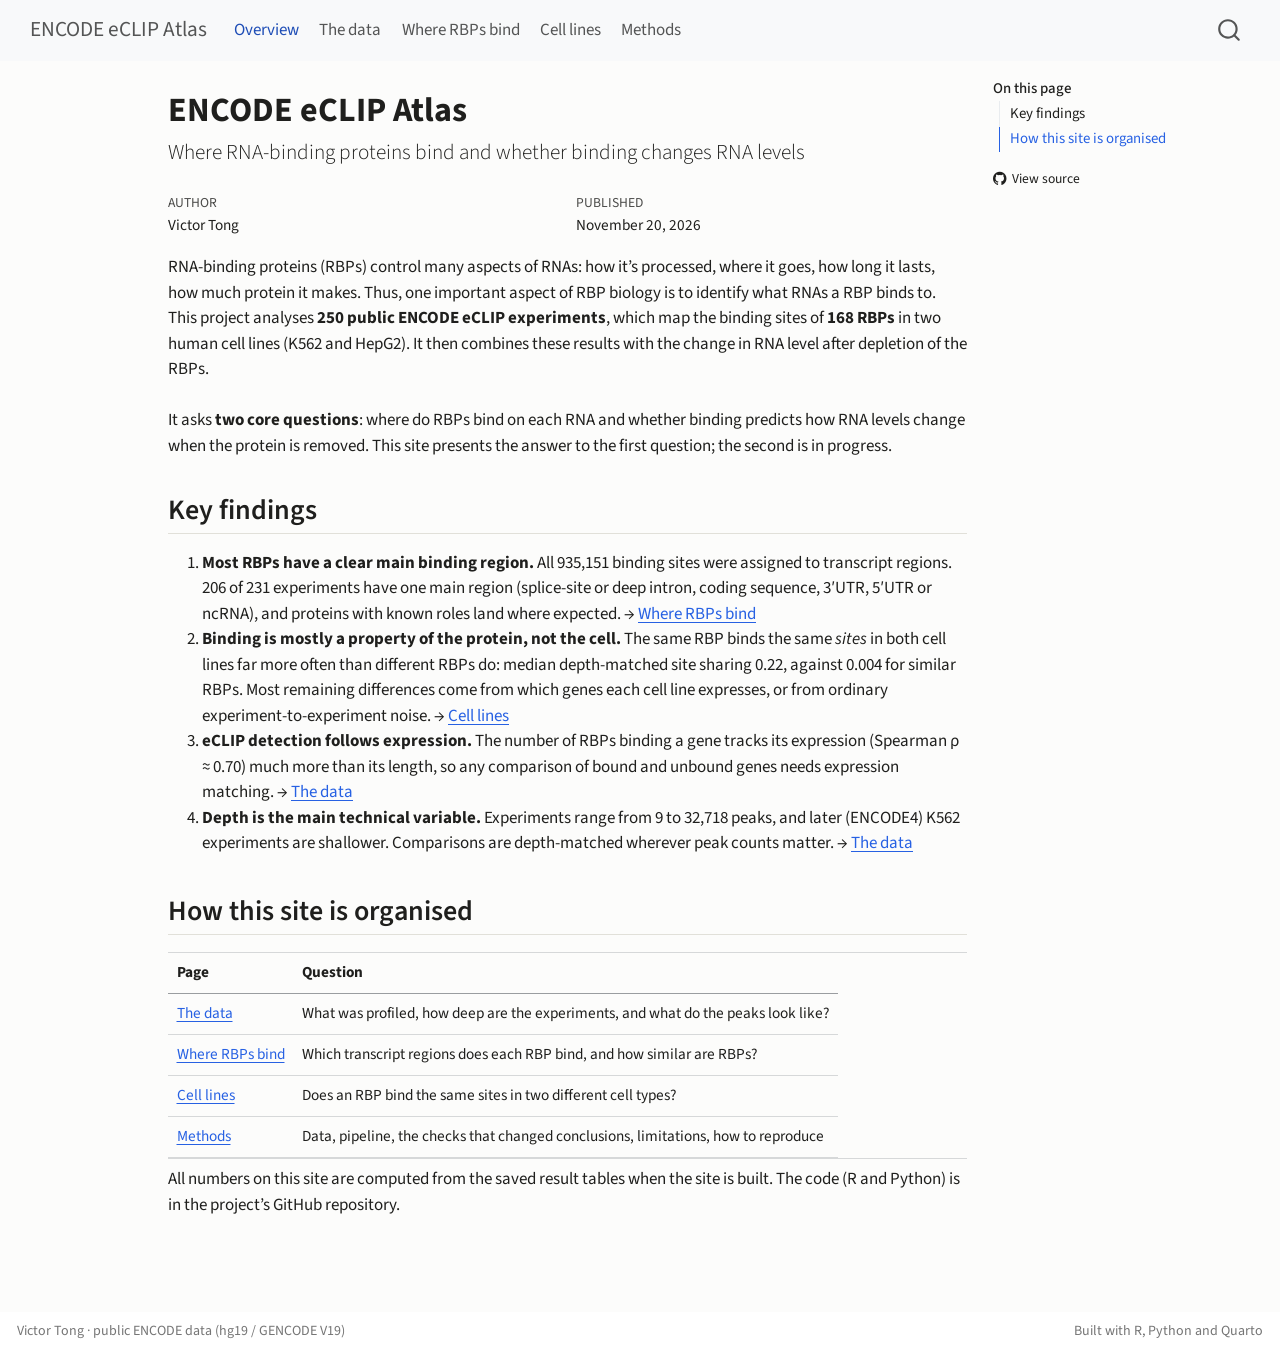
==== index.html @ dcdb687b "Built site for gh-pages" ====
<!DOCTYPE html>
<html xmlns="http://www.w3.org/1999/xhtml" lang="en" xml:lang="en"><head>

<meta charset="utf-8">
<meta name="generator" content="quarto-1.11.9">

<meta name="viewport" content="width=device-width, initial-scale=1.0, user-scalable=yes">

<meta name="author" content="Victor Tong">
<meta name="dcterms.date" content="2026-11-20">

<title>ENCODE eCLIP Atlas</title>
<style>
/* Default styles provided by pandoc.
** See https://pandoc.org/MANUAL.html#variables-for-html for config info.
*/
span.smallcaps{font-variant: small-caps;}
div.columns{display: flex; gap: 1.5em;}
div.column{flex: auto;}
@media screen {
div.columns{gap: min(4vw, 1.5em);}
div.column{overflow-x: auto;}
}
div.hanging-indent{margin-left: 1.5em; text-indent: -1.5em;}
ul.task-list{list-style: none;}
ul.task-list li input[type="checkbox"] {
  width: 0.8em;
  margin: 0 0.8em 0.2em -1em; /* quarto-specific, see https://github.com/quarto-dev/quarto-cli/issues/4556 */ 
  vertical-align: middle;
}
</style>


<script src="site_libs/quarto-nav/quarto-nav.js"></script>
<script src="site_libs/quarto-nav/headroom.min.js"></script>
<script src="site_libs/clipboard/clipboard.min.js"></script>
<script src="site_libs/quarto-search/autocomplete.umd.js"></script>
<script src="site_libs/quarto-search/fuse.min.js"></script>
<script src="site_libs/quarto-search/quarto-search.js"></script>
<meta name="quarto:offset" content="./">
<script src="site_libs/quarto-html/quarto.js" type="module"></script>
<script src="site_libs/quarto-html/tabsets/tabsets.js" type="module"></script>
<script src="site_libs/quarto-html/scrollable-regions/scrollable-regions.js" type="module"></script>
<script src="site_libs/quarto-html/popper.min.js"></script>
<script src="site_libs/quarto-html/tippy.umd.min.js"></script>
<script src="site_libs/quarto-html/anchor.min.js"></script>
<link href="site_libs/quarto-html/tippy.css" rel="stylesheet">
<link href="site_libs/quarto-html/quarto-syntax-highlighting-63b5708e65d6cd79cd7618c58d0c21e7.css" rel="stylesheet" id="quarto-text-highlighting-styles">
<script src="site_libs/bootstrap/bootstrap.min.js"></script>
<link href="site_libs/bootstrap/bootstrap-icons.css" rel="stylesheet">
<link href="site_libs/bootstrap/bootstrap-48eea8e06ff06eb442a2daacfce5ac08.min.css" rel="stylesheet" append-hash="true" id="quarto-bootstrap" data-mode="light">
<script id="quarto-search-options" type="application/json">{
  "location": "navbar",
  "copy-button": false,
  "collapse-after": 3,
  "panel-placement": "end",
  "type": "overlay",
  "limit": 50,
  "keyboard-shortcut": [
    "f",
    "/",
    "s"
  ],
  "show-item-context": false,
  "language": {
    "search-no-results-text": "No results",
    "search-matching-documents-text": "matching documents",
    "search-copy-link-title": "Copy link to search",
    "search-hide-matches-text": "Hide additional matches",
    "search-more-match-text": "more match in this document",
    "search-more-matches-text": "more matches in this document",
    "search-clear-button-title": "Clear",
    "search-text-placeholder": "",
    "search-detached-cancel-button-title": "Cancel",
    "search-submit-button-title": "Submit",
    "search-label": "Search"
  }
}</script>


<link rel="stylesheet" href="report/report.css">
</head>

<body class="nav-fixed quarto-light"><a id="quarto-skip-link" class="visually-hidden-focusable" href="#quarto-document-content">Skip to main content</a>

<div id="quarto-search-results"></div>
  <header id="quarto-header" class="headroom fixed-top">
    <nav class="navbar navbar-expand-lg " data-bs-theme="dark" aria-label="Site">
      <div class="navbar-container container-fluid">
      <div class="navbar-brand-container mx-auto">
    <a class="navbar-brand" href="./index.html">
    <span class="navbar-title">ENCODE eCLIP Atlas</span>
    </a>
  </div>
          <button class="navbar-toggler" type="button" data-bs-toggle="collapse" data-bs-target="#navbarCollapse" aria-controls="navbarCollapse" aria-expanded="false" aria-label="Toggle navigation" onclick="if (window.quartoToggleHeadroom) { window.quartoToggleHeadroom(); }">
  <span class="navbar-toggler-icon"></span>
</button>
          <div class="collapse navbar-collapse" id="navbarCollapse">
            <ul class="navbar-nav navbar-nav-scroll me-auto">
  <li class="nav-item">
    <a class="nav-link active" href="./index.html" aria-current="page"> 
<span class="menu-text">Overview</span></a>
  </li>  
  <li class="nav-item">
    <a class="nav-link" href="./report/data.html"> 
<span class="menu-text">The data</span></a>
  </li>  
  <li class="nav-item">
    <a class="nav-link" href="./report/binding.html"> 
<span class="menu-text">Where RBPs bind</span></a>
  </li>  
  <li class="nav-item">
    <a class="nav-link" href="./report/cross-cell.html"> 
<span class="menu-text">Cell lines</span></a>
  </li>  
  <li class="nav-item">
    <a class="nav-link" href="./report/methods.html"> 
<span class="menu-text">Methods</span></a>
  </li>  
</ul>
          </div> <!-- /navcollapse -->
            <div class="quarto-navbar-tools">
</div>
            <div id="quarto-search" class="" title="Search"></div>
      </div> <!-- /container-fluid -->
    </nav>
</header>
<!-- content -->
<div id="quarto-content" class="quarto-container page-columns page-rows-contents page-layout-article page-navbar">
<!-- sidebar -->
<!-- margin-sidebar -->
    <div id="quarto-margin-sidebar" class="sidebar margin-sidebar">
        <nav id="TOC" role="doc-toc" aria-labelledby="toc-title" class="toc-active">
    <h2 id="toc-title">On this page</h2>
   
  <ul>
  <li><a href="#key-findings" id="toc-key-findings" class="nav-link active" data-scroll-target="#key-findings">Key findings</a></li>
  <li><a href="#how-this-site-is-organised" id="toc-how-this-site-is-organised" class="nav-link" data-scroll-target="#how-this-site-is-organised">How this site is organised</a></li>
  </ul>
<div class="toc-actions"><ul><li><a href="https://github.com/VictorTong7/encode-eclip-atlas/blob/main/analysis/index.qmd" class="toc-action"><i class="bi bi-github"></i>View source</a></li></ul></div></nav>
    </div>
<!-- main -->
<main class="content" id="quarto-document-content" tabindex="-1">

<header id="title-block-header" class="quarto-title-block default">
<div class="quarto-title">
<h1 class="title">ENCODE eCLIP Atlas</h1>
<p class="subtitle lead">Where RNA-binding proteins bind and whether binding changes RNA levels</p>
</div>



<div class="quarto-title-meta">

    <div>
    <div class="quarto-title-meta-heading">Author</div>
    <div class="quarto-title-meta-contents">
             <p>Victor Tong </p>
          </div>
  </div>
    
    <div>
    <div class="quarto-title-meta-heading">Published</div>
    <div class="quarto-title-meta-contents">
      <p class="date">November 20, 2026</p>
    </div>
  </div>
  
    
  </div>
  


</header>


<p>RNA-binding proteins (RBPs) control many aspects of RNAs: how it’s processed, where it goes, how long it lasts, how much protein it makes. Thus, one important aspect of RBP biology is to identify what RNAs a RBP binds to. This project analyses <strong>250 public ENCODE eCLIP experiments</strong>, which map the binding sites of <strong>168 RBPs</strong> in two human cell lines (K562 and HepG2). It then combines these results with the change in RNA level after depletion of the RBPs.<br>
<br>
It asks <strong>two core questions</strong>: where do RBPs bind on each RNA and whether binding predicts how RNA levels change when the protein is removed. This site presents the answer to the first question; the second is in progress.</p>
<section id="key-findings" class="level2">
<h2 class="anchored" data-anchor-id="key-findings">Key findings</h2>
<ol type="1">
<li><strong>Most RBPs have a clear main binding region.</strong> All 935,151 binding sites were assigned to transcript regions. 206 of 231 experiments have one main region (splice-site or deep intron, coding sequence, 3′UTR, 5′UTR or ncRNA), and proteins with known roles land where expected. → <a href="./report/binding.html">Where RBPs bind</a></li>
<li><strong>Binding is mostly a property of the protein, not the cell.</strong> The same RBP binds the same <em>sites</em> in both cell lines far more often than different RBPs do: median depth-matched site sharing 0.22, against 0.004 for similar RBPs. Most remaining differences come from which genes each cell line expresses, or from ordinary experiment-to-experiment noise. → <a href="./report/cross-cell.html">Cell lines</a></li>
<li><strong>eCLIP detection follows expression.</strong> The number of RBPs binding a gene tracks its expression (Spearman ρ ≈ 0.70) much more than its length, so any comparison of bound and unbound genes needs expression matching. → <a href="./report/data.html">The data</a></li>
<li><strong>Depth is the main technical variable.</strong> Experiments range from 9 to 32,718 peaks, and later (ENCODE4) K562 experiments are shallower. Comparisons are depth-matched wherever peak counts matter. → <a href="./report/data.html">The data</a></li>
</ol>
</section>
<section id="how-this-site-is-organised" class="level2">
<h2 class="anchored" data-anchor-id="how-this-site-is-organised">How this site is organised</h2>
<table class="caption-top table">
<thead>
<tr class="header">
<th>Page</th>
<th>Question</th>
</tr>
</thead>
<tbody>
<tr class="odd">
<td><a href="./report/data.html">The data</a></td>
<td>What was profiled, how deep are the experiments, and what do the peaks look like?</td>
</tr>
<tr class="even">
<td><a href="./report/binding.html">Where RBPs bind</a></td>
<td>Which transcript regions does each RBP bind, and how similar are RBPs?</td>
</tr>
<tr class="odd">
<td><a href="./report/cross-cell.html">Cell lines</a></td>
<td>Does an RBP bind the same sites in two different cell types?</td>
</tr>
<tr class="even">
<td><a href="./report/methods.html">Methods</a></td>
<td>Data, pipeline, the checks that changed conclusions, limitations, how to reproduce</td>
</tr>
</tbody>
</table>
<p>All numbers on this site are computed from the saved result tables when the site is built. The code (R and Python) is in the project’s GitHub repository.</p>


</section>

</main> <!-- /main -->
<script id="quarto-html-after-body" type="application/javascript">
  window.document.addEventListener("DOMContentLoaded", function (event) {
    const icon = "";
    const anchorJS = new window.AnchorJS();
    anchorJS.options = {
      placement: 'right',
      icon: icon
    };
    anchorJS.add('.anchored');
    const isCodeAnnotation = (el) => {
      for (const clz of el.classList) {
        if (clz.startsWith('code-annotation-')) {                     
          return true;
        }
      }
      return false;
    }
    const onCopySuccess = function(e) {
      // button target
      const button = e.trigger;
      // don't keep focus
      button.blur();
      // flash "checked"
      button.classList.add('code-copy-button-checked');
      var currentTitle = button.getAttribute("title");
      button.setAttribute("title", "Copied!");
      let tooltip;
      if (window.bootstrap) {
        button.setAttribute("data-bs-toggle", "tooltip");
        button.setAttribute("data-bs-placement", "left");
        button.setAttribute("data-bs-title", "Copied!");
        tooltip = new bootstrap.Tooltip(button, 
          { trigger: "manual", 
            customClass: "code-copy-button-tooltip",
            offset: [0, -8]});
        tooltip.show();    
      }
      setTimeout(function() {
        if (tooltip) {
          tooltip.hide();
          button.removeAttribute("data-bs-title");
          button.removeAttribute("data-bs-toggle");
          button.removeAttribute("data-bs-placement");
        }
        button.setAttribute("title", currentTitle);
        button.classList.remove('code-copy-button-checked');
      }, 1000);
      // clear code selection
      e.clearSelection();
    }
    const getTextToCopy = function(trigger) {
      const outerScaffold = trigger.parentElement.cloneNode(true);
      const codeEl = outerScaffold.querySelector('code');
      for (const childEl of codeEl.children) {
        if (isCodeAnnotation(childEl)) {
          childEl.remove();
        }
      }
      return codeEl.innerText;
    }
    const clipboard = new window.ClipboardJS('.code-copy-button:not([data-in-quarto-modal])', {
      text: getTextToCopy
    });
    clipboard.on('success', onCopySuccess);
    if (window.document.getElementById('quarto-embedded-source-code-modal')) {
      const clipboardModal = new window.ClipboardJS('.code-copy-button[data-in-quarto-modal]', {
        text: getTextToCopy,
        container: window.document.getElementById('quarto-embedded-source-code-modal')
      });
      clipboardModal.on('success', onCopySuccess);
    }
      var localhostRegex = new RegExp(/^(?:http|https):\/\/localhost\:?[0-9]*\//);
      var mailtoRegex = new RegExp(/^mailto:/);
        var filterRegex = new RegExp("https:\/\/victortong7\.github\.io\/encode-eclip-atlas\/");
      var isInternal = (href) => {
          return filterRegex.test(href) || localhostRegex.test(href) || mailtoRegex.test(href);
      }
      // Inspect non-navigation links and adorn them if external
      window.quartoDecorateExternalLinks = function (root) {
     var links = (root || window.document).querySelectorAll('a[href]:not(.nav-link):not(.navbar-brand):not(.toc-action):not(.sidebar-link):not(.sidebar-item-toggle):not(.pagination-link):not(.no-external):not([aria-hidden]):not(.dropdown-item):not(.quarto-navigation-tool):not(.about-link)');
      for (var i=0; i<links.length; i++) {
        const link = links[i];
        if (!isInternal(link.href)) {
          // undo the damage that might have been done by quarto-nav.js in the case of
          // links that we want to consider external
          if (link.dataset.originalHref !== undefined) {
            link.href = link.dataset.originalHref;
          }
          if (!link.classList.contains('no-external-icon')) {
          }
        }
      }
      };
      window.quartoDecorateExternalLinks(window.document);
    // Esc closes the popup (WCAG 1.4.13) and focus leaving both trigger and
    // popup closes it (WCAG 2.4.11); tippy handles neither for interactive popups.
    const hideOnEscAndFocusOut = {
      name: 'hideOnEscAndFocusOut',
      defaultValue: true,
      fn(instance) {
        const dismiss = () => {
          // A show scheduled by the trigger delay would otherwise reopen it
          instance.clearDelayTimeouts();
          instance.hide();
        };
        const onKeyDown = (event) => {
          if (event.key !== 'Escape') {
            return;
          }
          // Keep Esc from also reaching page handlers (e.g. reveal.js overview),
          // except an open reveal.js slide menu, which Esc should close too.
          // The menu handles keys only when its keyboard option is on.
          const menuHandlesEsc = window.Reveal?.getPlugin?.('menu')?.isOpen() &&
            window.Reveal.getConfig().menu?.keyboard !== false;
          if (!menuHandlesEsc) {
            event.stopPropagation();
          }
          if (instance.popper.contains(window.document.activeElement)) {
            // Disabled while refocusing so the focus trigger does not reopen it
            instance.disable();
            instance.reference.focus();
            instance.enable();
          }
          dismiss();
        };
        const onFocusOut = (event) => {
          const target = event.relatedTarget;
          if (target && !instance.reference.contains(target) &&
              !instance.popper.contains(target)) {
            dismiss();
          }
        };
        // On the trigger too: a click trigger (code-annotations: select) has no
        // blur handling. Attached for the instance's lifetime so leaving the
        // trigger also cancels a show still pending on the trigger delay.
        instance.reference.addEventListener('focusout', onFocusOut);
        return {
          onShow() {
            window.document.addEventListener('keydown', onKeyDown, true);
            instance.popper.addEventListener('focusout', onFocusOut);
          },
          onHide() {
            window.document.removeEventListener('keydown', onKeyDown, true);
            instance.popper.removeEventListener('focusout', onFocusOut);
          },
          onDestroy() {
            instance.reference.removeEventListener('focusout', onFocusOut);
          },
        };
      },
    };
    function tippyHover(el, contentFn, onTriggerFn, onUntriggerFn) {
      const config = {
        allowHTML: true,
        maxWidth: 500,
        delay: 100,
        arrow: false,
        appendTo: function(el) {
            return el.parentElement;
        },
        interactive: true,
        interactiveBorder: 10,
        theme: 'quarto',
        placement: 'bottom-start',
        plugins: [hideOnEscAndFocusOut],
      };
      if (contentFn) {
        config.content = contentFn;
      }
      if (onTriggerFn) {
        config.onTrigger = onTriggerFn;
      }
      if (onUntriggerFn) {
        config.onUntrigger = onUntriggerFn;
      }
      window.tippy(el, config); 
    }
    const noterefs = window.document.querySelectorAll('a[role="doc-noteref"]');
    for (var i=0; i<noterefs.length; i++) {
      const ref = noterefs[i];
      tippyHover(ref, function() {
        // use id or data attribute instead here
        let href = ref.getAttribute('data-footnote-href') || ref.getAttribute('href');
        try { href = new URL(href).hash; } catch {}
        const id = href.replace(/^#\/?/, "");
        const note = window.document.getElementById(id);
        if (note) {
          return note.innerHTML;
        } else {
          return "";
        }
      });
    }
    const xrefs = window.document.querySelectorAll('a.quarto-xref');
    const processXRef = (id, note) => {
      // Strip column container classes
      const stripColumnClz = (el) => {
        el.classList.remove("page-full", "page-columns");
        if (el.children) {
          for (const child of el.children) {
            stripColumnClz(child);
          }
        }
      }
      stripColumnClz(note)
      if (id === null || id.startsWith('sec-')) {
        // Special case sections, only their first couple elements
        const container = document.createElement("div");
        if (note.children && note.children.length > 2) {
          container.appendChild(note.children[0].cloneNode(true));
          for (let i = 1; i < note.children.length; i++) {
            const child = note.children[i];
            if (child.tagName === "P" && child.innerText === "") {
              continue;
            } else {
              container.appendChild(child.cloneNode(true));
              break;
            }
          }
          if (window.Quarto?.typesetMath) {
            window.Quarto.typesetMath(container);
          }
          return container.innerHTML
        } else {
          if (window.Quarto?.typesetMath) {
            window.Quarto.typesetMath(note);
          }
          return note.innerHTML;
        }
      } else {
        // Remove any anchor links if they are present
        const anchorLink = note.querySelector('a.anchorjs-link');
        if (anchorLink) {
          anchorLink.remove();
        }
        if (window.Quarto?.typesetMath) {
          window.Quarto.typesetMath(note);
        }
        if (note.classList.contains("callout")) {
          return note.outerHTML;
        } else {
          return note.innerHTML;
        }
      }
    }
    for (var i=0; i<xrefs.length; i++) {
      const xref = xrefs[i];
      tippyHover(xref, undefined, function(instance) {
        instance.disable();
        let url = xref.getAttribute('href');
        let hash = undefined; 
        if (url.startsWith('#')) {
          hash = url;
        } else {
          try { hash = new URL(url).hash; } catch {}
        }
        if (hash) {
          const id = hash.replace(/^#\/?/, "");
          const note = window.document.getElementById(id);
          if (note !== null) {
            try {
              const html = processXRef(id, note.cloneNode(true));
              instance.setContent(html);
            } finally {
              instance.enable();
              instance.show();
            }
          } else {
            // See if we can fetch this
            fetch(url.split('#')[0])
            .then(res => res.text())
            .then(html => {
              const parser = new DOMParser();
              const htmlDoc = parser.parseFromString(html, "text/html");
              const note = htmlDoc.getElementById(id);
              if (note !== null) {
                const html = processXRef(id, note);
                instance.setContent(html);
              } 
            }).finally(() => {
              instance.enable();
              instance.show();
            });
          }
        } else {
          // See if we can fetch a full url (with no hash to target)
          // This is a special case and we should probably do some content thinning / targeting
          fetch(url)
          .then(res => res.text())
          .then(html => {
            const parser = new DOMParser();
            const htmlDoc = parser.parseFromString(html, "text/html");
            const note = htmlDoc.querySelector('main.content');
            if (note !== null) {
              // This should only happen for chapter cross references
              // (since there is no id in the URL)
              // remove the first header
              if (note.children.length > 0 && note.children[0].tagName === "HEADER") {
                note.children[0].remove();
              }
              const html = processXRef(null, note);
              instance.setContent(html);
            } 
          }).finally(() => {
            instance.enable();
            instance.show();
          });
        }
      }, function(instance) {
      });
    }
        let selectedAnnoteEl;
        const selectorForAnnotation = ( cell, annotation) => {
          let cellAttr = 'data-code-cell="' + cell + '"';
          let lineAttr = 'data-code-annotation="' +  annotation + '"';
          const selector = 'span[' + cellAttr + '][' + lineAttr + ']';
          return selector;
        }
        const selectCodeLines = (annoteEl) => {
          const doc = window.document;
          const targetCell = annoteEl.getAttribute("data-target-cell");
          const targetAnnotation = annoteEl.getAttribute("data-target-annotation");
          const annoteSpan = window.document.querySelector(selectorForAnnotation(targetCell, targetAnnotation));
          const lines = annoteSpan.getAttribute("data-code-lines").split(",");
          const lineIds = lines.map((line) => {
            return targetCell + "-" + line;
          })
          // Each band is positioned against its own containing block, which is
          // not the offsetParent of the lines, so place it from client rects.
          const placeBand = (band, firstEl, lastEl, codeBlock) => {
            const container = band.offsetParent;
            if (container === null) {
              return;
            }
            const containerRect = container.getBoundingClientRect();
            // Reveal.js scales slides with a transform, so convert client
            // pixels back to the CSS pixels of the container.
            const scale = containerRect.height / container.offsetHeight || 1;
            const firstRect = firstEl.getBoundingClientRect();
            const lastRect = lastEl.getBoundingClientRect();
            const top = (firstRect.top - containerRect.top) / scale - container.clientTop + container.scrollTop;
            const height = (lastRect.bottom - firstRect.top) / scale;
            band.style.top = top - 2 + "px";
            band.style.height = height + 4 + "px";
            if (codeBlock) {
              // Without the copy button wrapper, the containing block is wider
              // than the code block, so span the code block explicitly.
              const blockRect = codeBlock.getBoundingClientRect();
              band.style.left = (blockRect.left - containerRect.left) / scale - container.clientLeft + container.scrollLeft + "px";
              band.style.width = blockRect.width / scale + "px";
            }
          };
          if (lineIds.length > 0) {
            const el = window.document.getElementById(lineIds[0]);
            const lastEl = window.document.getElementById(lineIds[lineIds.length - 1]);
            const parent = el.parentElement.parentElement;
            // cook up a div (if necessary) and position it
            let div = window.document.getElementById("code-annotation-line-highlight");
            if (div === null) {
              div = window.document.createElement("div");
              div.setAttribute("id", "code-annotation-line-highlight");
              div.style.position = 'absolute';
              parent.appendChild(div);
            }
            placeBand(div, el, lastEl, parent.closest("div.sourceCode") || parent);
            let gutterDiv = window.document.getElementById("code-annotation-line-highlight-gutter");
            if (gutterDiv === null) {
              gutterDiv = window.document.createElement("div");
              gutterDiv.setAttribute("id", "code-annotation-line-highlight-gutter");
              gutterDiv.style.position = 'absolute';
              const codeCell = window.document.getElementById(targetCell);
              const gutter = codeCell.querySelector('.code-annotation-gutter');
              gutter.appendChild(gutterDiv);
            }
            placeBand(gutterDiv, el, lastEl);
            selectedAnnoteEl = annoteEl;
          }
        };
        const unselectCodeLines = () => {
          const elementsIds = ["code-annotation-line-highlight", "code-annotation-line-highlight-gutter"];
          elementsIds.forEach((elId) => {
            const div = window.document.getElementById(elId);
            if (div) {
              div.remove();
            }
          });
          selectedAnnoteEl = undefined;
        };
          // Handle positioning of the toggle
      window.addEventListener(
        "resize",
        throttle(() => {
          elRect = undefined;
          if (selectedAnnoteEl) {
            selectCodeLines(selectedAnnoteEl);
          }
        }, 10)
      );
      function throttle(fn, ms) {
      let throttle = false;
      let timer;
        return (...args) => {
          if(!throttle) { // first call gets through
              fn.apply(this, args);
              throttle = true;
          } else { // all the others get throttled
              if(timer) clearTimeout(timer); // cancel #2
              timer = setTimeout(() => {
                fn.apply(this, args);
                timer = throttle = false;
              }, ms);
          }
        };
      }
        // Attach click handler to the DT
        const annoteDls = window.document.querySelectorAll('dt[data-target-cell]');
        for (const annoteDlNode of annoteDls) {
          annoteDlNode.addEventListener('click', (event) => {
            const clickedEl = event.target;
            if (clickedEl !== selectedAnnoteEl) {
              unselectCodeLines();
              const activeEl = window.document.querySelector('dt[data-target-cell].code-annotation-active');
              if (activeEl) {
                activeEl.classList.remove('code-annotation-active');
              }
              selectCodeLines(clickedEl);
              clickedEl.classList.add('code-annotation-active');
            } else {
              // Unselect the line
              unselectCodeLines();
              clickedEl.classList.remove('code-annotation-active');
            }
          });
        }
    const findCites = (el) => {
      const parentEl = el.parentElement;
      if (parentEl) {
        const cites = parentEl.dataset.cites;
        if (cites) {
          return {
            el,
            cites: cites.split(' ')
          };
        } else {
          return findCites(el.parentElement)
        }
      } else {
        return undefined;
      }
    };
    var bibliorefs = window.document.querySelectorAll('a[role="doc-biblioref"]');
    for (var i=0; i<bibliorefs.length; i++) {
      const ref = bibliorefs[i];
      const citeInfo = findCites(ref);
      if (citeInfo) {
        tippyHover(citeInfo.el, function() {
          var popup = window.document.createElement('div');
          citeInfo.cites.forEach(function(cite) {
            var citeDiv = window.document.createElement('div');
            citeDiv.classList.add('hanging-indent');
            citeDiv.classList.add('csl-entry');
            var biblioDiv = window.document.getElementById('ref-' + cite);
            if (biblioDiv) {
              citeDiv.innerHTML = biblioDiv.innerHTML;
            }
            popup.appendChild(citeDiv);
          });
          return popup.innerHTML;
        });
      }
    }
  });
  </script>
  <script type="application/javascript">
  window.quartoScrollableRegionsLabels = {"code":"Scrollable code","output":"Scrollable output"};
  </script>
</div> <!-- /content -->
<footer class="footer">
  <div class="nav-footer">
    <div class="nav-footer-left">
<p>Victor Tong · public ENCODE data (hg19 / GENCODE V19)</p>
</div>   
    <div class="nav-footer-center">
      &nbsp;
    <div class="toc-actions d-sm-block d-md-none"><ul><li><a href="https://github.com/VictorTong7/encode-eclip-atlas/blob/main/analysis/index.qmd" class="toc-action"><i class="bi bi-github"></i>View source</a></li></ul></div></div>
    <div class="nav-footer-right">
<p>Built with R, Python and Quarto</p>
</div>
  </div>
</footer>




</body></html>
---- site_libs/quarto-html/tippy.css ----
.tippy-box[data-animation=fade][data-state=hidden]{opacity:0}[data-tippy-root]{max-width:calc(100vw - 10px)}.tippy-box{position:relative;background-color:#333;color:#fff;border-radius:4px;font-size:14px;line-height:1.4;white-space:normal;outline:0;transition-property:transform,visibility,opacity}.tippy-box[data-placement^=top]>.tippy-arrow{bottom:0}.tippy-box[data-placement^=top]>.tippy-arrow:before{bottom:-7px;left:0;border-width:8px 8px 0;border-top-color:initial;transform-origin:center top}.tippy-box[data-placement^=bottom]>.tippy-arrow{top:0}.tippy-box[data-placement^=bottom]>.tippy-arrow:before{top:-7px;left:0;border-width:0 8px 8px;border-bottom-color:initial;transform-origin:center bottom}.tippy-box[data-placement^=left]>.tippy-arrow{right:0}.tippy-box[data-placement^=left]>.tippy-arrow:before{border-width:8px 0 8px 8px;border-left-color:initial;right:-7px;transform-origin:center left}.tippy-box[data-placement^=right]>.tippy-arrow{left:0}.tippy-box[data-placement^=right]>.tippy-arrow:before{left:-7px;border-width:8px 8px 8px 0;border-right-color:initial;transform-origin:center right}.tippy-box[data-inertia][data-state=visible]{transition-timing-function:cubic-bezier(.54,1.5,.38,1.11)}.tippy-arrow{width:16px;height:16px;color:#333}.tippy-arrow:before{content:"";position:absolute;border-color:transparent;border-style:solid}.tippy-content{position:relative;padding:5px 9px;z-index:1}
---- site_libs/quarto-html/quarto-syntax-highlighting-63b5708e65d6cd79cd7618c58d0c21e7.css ----
/* quarto syntax highlight colors */
:root {
  --quarto-hl-ot-color: #003B4F;
  --quarto-hl-at-color: #657422;
  --quarto-hl-ss-color: #20794D;
  --quarto-hl-an-color: #5E5E5E;
  --quarto-hl-fu-color: #4758AB;
  --quarto-hl-st-color: #20794D;
  --quarto-hl-cf-color: #003B4F;
  --quarto-hl-op-color: #5E5E5E;
  --quarto-hl-er-color: #AD0000;
  --quarto-hl-bn-color: #AD0000;
  --quarto-hl-al-color: #AD0000;
  --quarto-hl-va-color: #111111;
  --quarto-hl-bu-color: inherit;
  --quarto-hl-ex-color: inherit;
  --quarto-hl-pp-color: #AD0000;
  --quarto-hl-in-color: #5E5E5E;
  --quarto-hl-vs-color: #20794D;
  --quarto-hl-wa-color: #5E5E5E;
  --quarto-hl-do-color: #5E5E5E;
  --quarto-hl-im-color: #00769E;
  --quarto-hl-ch-color: #20794D;
  --quarto-hl-dt-color: #AD0000;
  --quarto-hl-fl-color: #AD0000;
  --quarto-hl-co-color: #5E5E5E;
  --quarto-hl-cv-color: #5E5E5E;
  --quarto-hl-cn-color: #8f5902;
  --quarto-hl-sc-color: #5E5E5E;
  --quarto-hl-dv-color: #AD0000;
  --quarto-hl-kw-color: #003B4F;
}

/* other quarto variables */
:root {
  --quarto-font-monospace: SFMono-Regular, Menlo, Monaco, Consolas, "Liberation Mono", "Courier New", monospace;
}

/* syntax highlight based on Pandoc's rules */
pre > code.sourceCode > span {
  color: #003B4F;
}

code.sourceCode > span {
  color: #003B4F;
}

div.sourceCode,
div.sourceCode pre.sourceCode {
  color: #003B4F;
}

/* Normal */
code span {
  color: #003B4F;
}

/* Alert */
code span.al {
  color: #AD0000;
  font-style: inherit;
}

/* Annotation */
code span.an {
  color: #5E5E5E;
  font-style: inherit;
}

/* Attribute */
code span.at {
  color: #657422;
  font-style: inherit;
}

/* BaseN */
code span.bn {
  color: #AD0000;
  font-style: inherit;
}

/* BuiltIn */
code span.bu {
  font-style: inherit;
}

/* ControlFlow */
code span.cf {
  color: #003B4F;
  font-weight: bold;
  font-style: inherit;
}

/* Char */
code span.ch {
  color: #20794D;
  font-style: inherit;
}

/* Constant */
code span.cn {
  color: #8f5902;
  font-style: inherit;
}

/* Comment */
code span.co {
  color: #5E5E5E;
  font-style: inherit;
}

/* CommentVar */
code span.cv {
  color: #5E5E5E;
  font-style: italic;
}

/* Documentation */
code span.do {
  color: #5E5E5E;
  font-style: italic;
}

/* DataType */
code span.dt {
  color: #AD0000;
  font-style: inherit;
}

/* DecVal */
code span.dv {
  color: #AD0000;
  font-style: inherit;
}

/* Error */
code span.er {
  color: #AD0000;
  font-style: inherit;
}

/* Extension */
code span.ex {
  font-style: inherit;
}

/* Float */
code span.fl {
  color: #AD0000;
  font-style: inherit;
}

/* Function */
code span.fu {
  color: #4758AB;
  font-style: inherit;
}

/* Import */
code span.im {
  color: #00769E;
  font-style: inherit;
}

/* Information */
code span.in {
  color: #5E5E5E;
  font-style: inherit;
}

/* Keyword */
code span.kw {
  color: #003B4F;
  font-weight: bold;
  font-style: inherit;
}

/* Operator */
code span.op {
  color: #5E5E5E;
  font-style: inherit;
}

/* Other */
code span.ot {
  color: #003B4F;
  font-style: inherit;
}

/* Preprocessor */
code span.pp {
  color: #AD0000;
  font-style: inherit;
}

/* SpecialChar */
code span.sc {
  color: #5E5E5E;
  font-style: inherit;
}

/* SpecialString */
code span.ss {
  color: #20794D;
  font-style: inherit;
}

/* String */
code span.st {
  color: #20794D;
  font-style: inherit;
}

/* Variable */
code span.va {
  color: #111111;
  font-style: inherit;
}

/* VerbatimString */
code span.vs {
  color: #20794D;
  font-style: inherit;
}

/* Warning */
code span.wa {
  color: #5E5E5E;
  font-style: italic;
}

.prevent-inlining {
  content: "</";
}

/*# sourceMappingURL=054cc16b9e9817627be6994582d2ffb5.css.map */
---- report/report.css ----
body { color: #1f1f1d; background: #fcfcfb; }
h1.title { font-weight: 700; }
h2 { margin-top: 2.2rem; border-bottom: 1px solid #e1e0d9; padding-bottom: .3rem; }
figcaption, .figure-caption { color: #52514e; font-size: .9rem; }
table { font-size: .9rem; }
img { max-width: 100%; height: auto; }
/* keep the page within narrow screens: wide tables scroll inside their own box, diagrams scale */
table { display: block; overflow-x: auto; max-width: 100%; }
svg, .mermaid svg, pre.mermaid svg { max-width: 100% !important; height: auto; }
main, #quarto-content { overflow-wrap: anywhere; }
@media (max-width: 600px) { body { padding-left: 16px; padding-right: 16px; } }
/* grid children may shrink below their content width, so one wide element cannot widen the page */
.page-columns > *, main, #quarto-document-content { min-width: 0; }
.quarto-figure, figure, .cell-output-display { max-width: 100%; overflow-x: auto; }

/* ---- figure legends: brief visible caption + collapsible extended legend ---- */
figcaption, .figure-caption { color: #1f1f1d; font-size: .92rem; line-height: 1.45; }
details.legend-more { margin: -0.4rem 0 1.8rem 0; font-size: .88rem; color: #3a3936; }
details.legend-more > summary {
  display: inline-block; cursor: pointer; list-style: none; user-select: none;
  padding: .2rem .7rem; border: 1px solid #c3c2b7; border-radius: 4px;
  background: #f0efec; color: #3a3936; font-size: .82rem; font-weight: 600;
}
details.legend-more > summary::-webkit-details-marker { display: none; }
details.legend-more > summary::before { content: "+ "; }
details.legend-more[open] > summary::before { content: "− "; }
details.legend-more > summary:hover { background: #e1e0d9; }
details.legend-more[open] > summary { margin-bottom: .6rem; }
details.legend-more > *:not(summary) { margin-left: .2rem; }
details.legend-more ul { padding-left: 1.2rem; margin-bottom: .4rem; }

/* ---- key takeaways: always the last section, plain text but clearly set apart ---- */
#key-takeaways, #whats-next { margin-top: 3rem; }
#key-takeaways h2, #whats-next h2 { border-bottom: 2px solid #0b0b0b; }
#key-takeaways ol > li, #whats-next ol > li { margin-bottom: .6rem; }
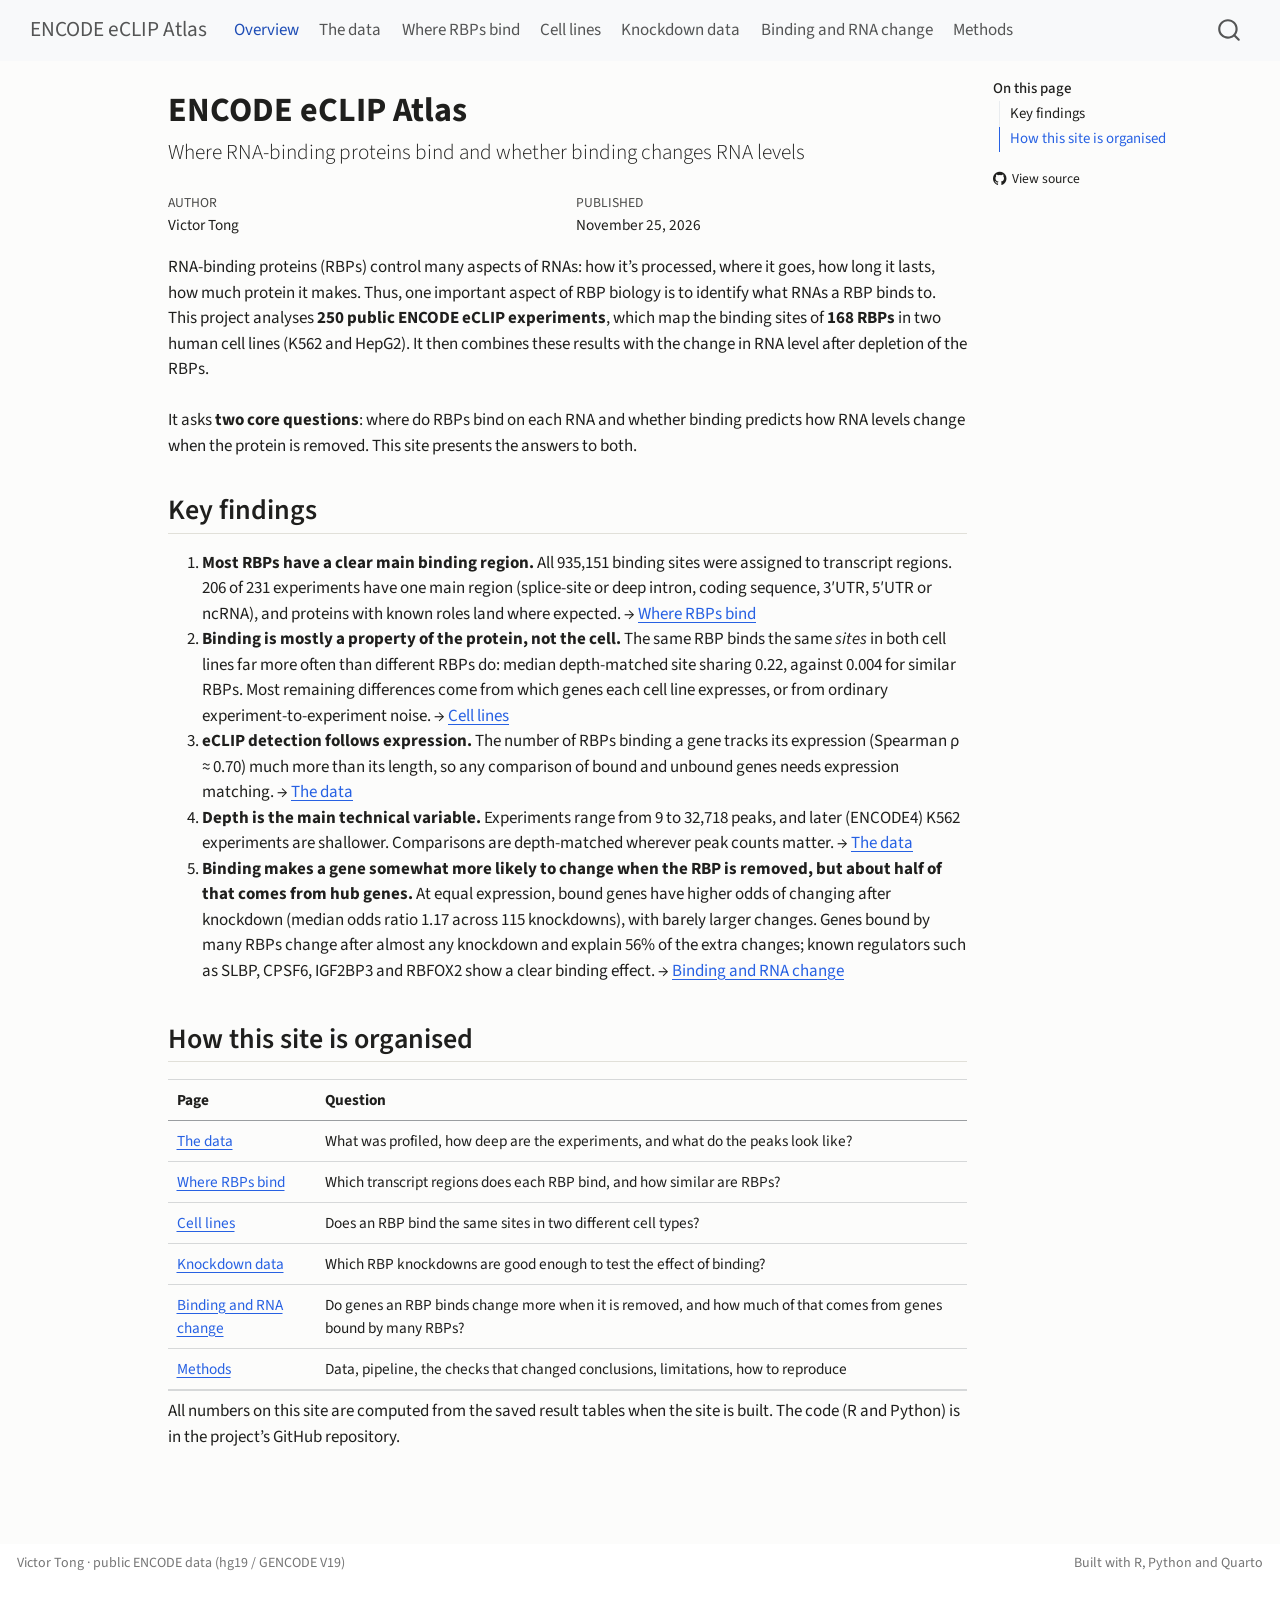
==== commit 9cc121f0: "Built site for gh-pages" ====
--- a/index.html
+++ b/index.html
@@ -7,7 +7,7 @@
 <meta name="viewport" content="width=device-width, initial-scale=1.0, user-scalable=yes">
 
 <meta name="author" content="Victor Tong">
-<meta name="dcterms.date" content="2026-11-20">
+<meta name="dcterms.date" content="2026-11-25">
 
 <title>ENCODE eCLIP Atlas</title>
 <style>
@@ -114,6 +114,14 @@
 <span class="menu-text">Cell lines</span></a>
   </li>  
   <li class="nav-item">
+    <a class="nav-link" href="./report/knockdown.html"> 
+<span class="menu-text">Knockdown data</span></a>
+  </li>  
+  <li class="nav-item">
+    <a class="nav-link" href="./report/expression.html"> 
+<span class="menu-text">Binding and RNA change</span></a>
+  </li>  
+  <li class="nav-item">
     <a class="nav-link" href="./report/methods.html"> 
 <span class="menu-text">Methods</span></a>
   </li>  
@@ -162,7 +170,7 @@
     <div>
     <div class="quarto-title-meta-heading">Published</div>
     <div class="quarto-title-meta-contents">
-      <p class="date">November 20, 2026</p>
+      <p class="date">November 25, 2026</p>
     </div>
   </div>
   
@@ -176,7 +184,7 @@
 
 <p>RNA-binding proteins (RBPs) control many aspects of RNAs: how it’s processed, where it goes, how long it lasts, how much protein it makes. Thus, one important aspect of RBP biology is to identify what RNAs a RBP binds to. This project analyses <strong>250 public ENCODE eCLIP experiments</strong>, which map the binding sites of <strong>168 RBPs</strong> in two human cell lines (K562 and HepG2). It then combines these results with the change in RNA level after depletion of the RBPs.<br>
 <br>
-It asks <strong>two core questions</strong>: where do RBPs bind on each RNA and whether binding predicts how RNA levels change when the protein is removed. This site presents the answer to the first question; the second is in progress.</p>
+It asks <strong>two core questions</strong>: where do RBPs bind on each RNA and whether binding predicts how RNA levels change when the protein is removed. This site presents the answers to both.</p>
 <section id="key-findings" class="level2">
 <h2 class="anchored" data-anchor-id="key-findings">Key findings</h2>
 <ol type="1">
@@ -184,6 +192,7 @@
 <li><strong>Binding is mostly a property of the protein, not the cell.</strong> The same RBP binds the same <em>sites</em> in both cell lines far more often than different RBPs do: median depth-matched site sharing 0.22, against 0.004 for similar RBPs. Most remaining differences come from which genes each cell line expresses, or from ordinary experiment-to-experiment noise. → <a href="./report/cross-cell.html">Cell lines</a></li>
 <li><strong>eCLIP detection follows expression.</strong> The number of RBPs binding a gene tracks its expression (Spearman ρ ≈ 0.70) much more than its length, so any comparison of bound and unbound genes needs expression matching. → <a href="./report/data.html">The data</a></li>
 <li><strong>Depth is the main technical variable.</strong> Experiments range from 9 to 32,718 peaks, and later (ENCODE4) K562 experiments are shallower. Comparisons are depth-matched wherever peak counts matter. → <a href="./report/data.html">The data</a></li>
+<li><strong>Binding makes a gene somewhat more likely to change when the RBP is removed, but about half of that comes from hub genes.</strong> At equal expression, bound genes have higher odds of changing after knockdown (median odds ratio 1.17 across 115 knockdowns), with barely larger changes. Genes bound by many RBPs change after almost any knockdown and explain 56% of the extra changes; known regulators such as SLBP, CPSF6, IGF2BP3 and RBFOX2 show a clear binding effect. → <a href="./report/expression.html">Binding and RNA change</a></li>
 </ol>
 </section>
 <section id="how-this-site-is-organised" class="level2">
@@ -207,6 +216,14 @@
 <tr class="odd">
 <td><a href="./report/cross-cell.html">Cell lines</a></td>
 <td>Does an RBP bind the same sites in two different cell types?</td>
+</tr>
+<tr class="even">
+<td><a href="./report/knockdown.html">Knockdown data</a></td>
+<td>Which RBP knockdowns are good enough to test the effect of binding?</td>
+</tr>
+<tr class="odd">
+<td><a href="./report/expression.html">Binding and RNA change</a></td>
+<td>Do genes an RBP binds change more when it is removed, and how much of that comes from genes bound by many RBPs?</td>
 </tr>
 <tr class="even">
 <td><a href="./report/methods.html">Methods</a></td>
